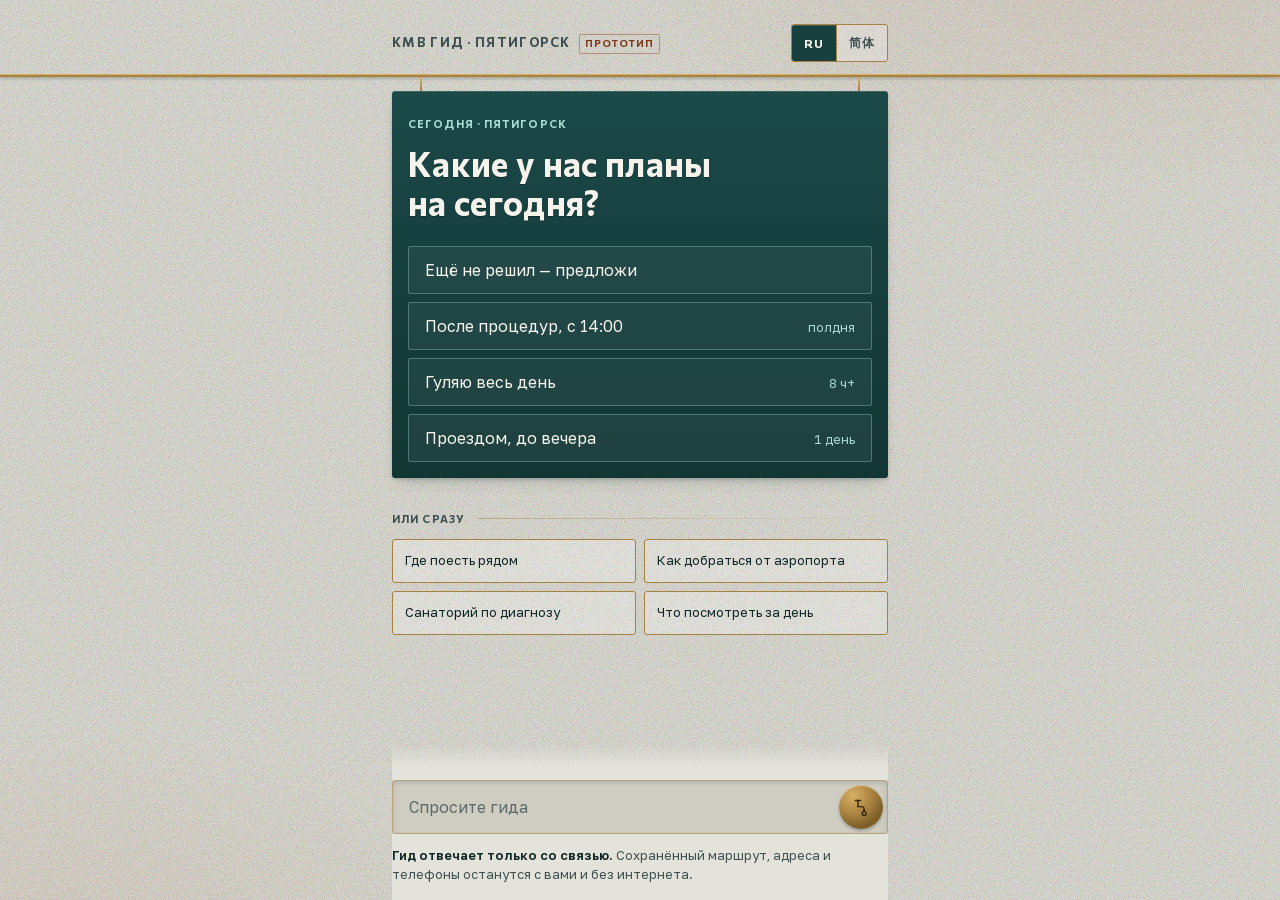
==== web/index.html @ 5b48740c "Обновление 2026-07-29 20:27" ====
<!doctype html>
<!--
  НАПРАВЛЕНИЕ · КМВ Гид · чат-гид (Пятигорск, MVP)

  THESIS: гид выдаёт отмеренную порцию с честным паспортом, а не ленту текста. Отказ и от
  пузырей мессенджера с аватаркой бота, и от портальной сетки муниципального гида.
  OWN-WORLD: питьевая галерея. Светлый травертин как плоскость, тёмная эмаль табличек как
  объекты, латунь линеек и кранов как конструкция, бирюза провальской воды — только «живое
  сейчас», ржавая охра железистого налёта — «требует внимания». Табличка — единственный контейнер.
  STORY: человек между процедурами спрашивает, что делать сегодня; получает порядок дня по
  времени и места с часами, адресом и телефоном; доводит заявку на столик до отправки партнёру.
  FIRST VIEWPORT: полноширинная латунная стойка под шапкой, на двух крючках висит большая
  эмалевая табличка с вопросом «Какие у нас планы на сегодня?» и четырьмя ответами; ниже по камню
  четыре быстрых захода; внизу кран-ввод и честная строка про границу офлайна.
  FORM: мир «Бювет» — третий в собственном списке, назначен жребием (ключ b7b6e4dd); выдачи
  висят на вертикальной оси (композиция Б), первый экран — большая табличка (композиция В).
-->
<html lang="ru">
<head>
<meta charset="utf-8">
<meta name="viewport" content="width=device-width, initial-scale=1, viewport-fit=cover">
<meta name="description" content="Гид по Пятигорску: маршрут на сегодня, места с часами и телефоном, заявка на столик.">
<meta name="theme-color" content="#E4E3DB">
<title>КМВ Гид · Пятигорск</title>
<link rel="icon" href="data:image/svg+xml,%3Csvg xmlns='http://www.w3.org/2000/svg' viewBox='0 0 32 32'%3E%3Crect width='32' height='32' rx='3' fill='%2317403F'/%3E%3Cpath d='M10 8h7M12.5 8v8M12.5 16h5a4 4 0 0 1 4 4v2' stroke='%23D8B064' stroke-width='2.2' fill='none' stroke-linecap='round'/%3E%3Ccircle cx='21.5' cy='26' r='2.6' fill='%232E9B8F'/%3E%3C/svg%3E">
<link rel="stylesheet" href="app.css">
</head>
<body>

<div class="stage">

  <header class="top">
    <div class="brand">
      <span class="wordmark" data-i18n="wordmark">КМВ Гид · Пятигорск</span>
      <span class="proto" data-i18n="proto" title="Гид ещё не подключён к настоящей базе знаний">Прототип</span>
    </div>
    <div class="lang" role="group" aria-label="Язык / 语言">
      <button type="button" data-lang="ru" aria-pressed="true">RU</button>
      <button type="button" data-lang="zh" aria-pressed="false" lang="zh-Hans">简体</button>
    </div>
  </header>

  <p class="offline" role="status">
    <span data-i18n="offlineBanner">Связи нет. Гид отвечать не может, но адреса, телефоны и часы уже загруженных мест на экране остаются.</span>
  </p>

  <main class="feed" id="feed"></main>

  <div class="tap">
    <form class="tap__row" id="askForm" autocomplete="off">
      <input class="tap__input" id="askInput" type="text" data-i18n-placeholder="askPlaceholder"
             placeholder="Спросите гида" aria-label="Спросите гида">
      <button class="tap__go" type="submit" data-i18n-label="send" aria-label="Отправить">
        <svg viewBox="0 0 24 24" width="21" height="21" fill="none" stroke="currentColor"
             stroke-width="1.7" stroke-linecap="round" stroke-linejoin="round" aria-hidden="true">
          <path d="M5 4h6M8 4v7"/>
          <path d="M8 11h4a3 3 0 0 1 3 3v1.5"/>
          <path d="M15 21c-1.3 0-2.2-1-2.2-2.2 0-1.3 2.2-3.3 2.2-3.3s2.2 2 2.2 3.3C17.2 20 16.3 21 15 21z"/>
        </svg>
      </button>
    </form>
    <p class="honest" data-i18n-html="honest">
      <b>Гид отвечает только со связью.</b> Сохранённый маршрут, адреса и телефоны останутся с вами и без интернета.
    </p>
  </div>

</div>

<div class="sheet" id="sheet" role="dialog" aria-modal="true" aria-labelledby="sheetTitle" tabindex="-1">
  <div class="sheet__inner" id="sheetInner"></div>
</div>

<script src="app.js"></script>
</body>
</html>
---- web/app.css ----
/* КМВ Гид — визуальный мир «Бювет». Токены и правила — в DESIGN.md в корне репозитория. */

/* Шрифты лежат локально: сцена — слабая мобильная связь, внешний CDN здесь лишний
   риск. Кириллица и латиница подмножествами, китайский берётся системный и не грузится. */

@font-face {
  font-family: "Commissioner";
  font-style: normal;
  font-weight: 600;
  font-display: swap;
  src: url("fonts/commissioner-600-cyrillic-ext.woff2") format("woff2");
  unicode-range: U+0460-052F, U+1C80-1C8A, U+20B4, U+2DE0-2DFF, U+A640-A69F, U+FE2E-FE2F;
}

@font-face {
  font-family: "Commissioner";
  font-style: normal;
  font-weight: 600;
  font-display: swap;
  src: url("fonts/commissioner-600-cyrillic.woff2") format("woff2");
  unicode-range: U+0301, U+0400-045F, U+0490-0491, U+04B0-04B1, U+2116;
}

@font-face {
  font-family: "Commissioner";
  font-style: normal;
  font-weight: 600;
  font-display: swap;
  src: url("fonts/commissioner-600-latin-ext.woff2") format("woff2");
  unicode-range: U+0100-02BA, U+02BD-02C5, U+02C7-02CC, U+02CE-02D7, U+02DD-02FF, U+0304, U+0308, U+0329, U+1D00-1DBF, U+1E00-1E9F, U+1EF2-1EFF, U+2020, U+20A0-20AB, U+20AD-20C0, U+2113, U+2C60-2C7F, U+A720-A7FF;
}

@font-face {
  font-family: "Commissioner";
  font-style: normal;
  font-weight: 600;
  font-display: swap;
  src: url("fonts/commissioner-600-latin.woff2") format("woff2");
  unicode-range: U+0000-00FF, U+0131, U+0152-0153, U+02BB-02BC, U+02C6, U+02DA, U+02DC, U+0304, U+0308, U+0329, U+2000-206F, U+20AC, U+2122, U+2191, U+2193, U+2212, U+2215, U+FEFF, U+FFFD;
}

@font-face {
  font-family: "Commissioner";
  font-style: normal;
  font-weight: 700;
  font-display: swap;
  src: url("fonts/commissioner-700-cyrillic-ext.woff2") format("woff2");
  unicode-range: U+0460-052F, U+1C80-1C8A, U+20B4, U+2DE0-2DFF, U+A640-A69F, U+FE2E-FE2F;
}

@font-face {
  font-family: "Commissioner";
  font-style: normal;
  font-weight: 700;
  font-display: swap;
  src: url("fonts/commissioner-700-cyrillic.woff2") format("woff2");
  unicode-range: U+0301, U+0400-045F, U+0490-0491, U+04B0-04B1, U+2116;
}

@font-face {
  font-family: "Commissioner";
  font-style: normal;
  font-weight: 700;
  font-display: swap;
  src: url("fonts/commissioner-700-latin-ext.woff2") format("woff2");
  unicode-range: U+0100-02BA, U+02BD-02C5, U+02C7-02CC, U+02CE-02D7, U+02DD-02FF, U+0304, U+0308, U+0329, U+1D00-1DBF, U+1E00-1E9F, U+1EF2-1EFF, U+2020, U+20A0-20AB, U+20AD-20C0, U+2113, U+2C60-2C7F, U+A720-A7FF;
}

@font-face {
  font-family: "Commissioner";
  font-style: normal;
  font-weight: 700;
  font-display: swap;
  src: url("fonts/commissioner-700-latin.woff2") format("woff2");
  unicode-range: U+0000-00FF, U+0131, U+0152-0153, U+02BB-02BC, U+02C6, U+02DA, U+02DC, U+0304, U+0308, U+0329, U+2000-206F, U+20AC, U+2122, U+2191, U+2193, U+2212, U+2215, U+FEFF, U+FFFD;
}

@font-face {
  font-family: "Golos Text";
  font-style: normal;
  font-weight: 400;
  font-display: swap;
  src: url("fonts/golos-text-400-cyrillic-ext.woff2") format("woff2");
  unicode-range: U+0460-052F, U+1C80-1C8A, U+20B4, U+2DE0-2DFF, U+A640-A69F, U+FE2E-FE2F;
}

@font-face {
  font-family: "Golos Text";
  font-style: normal;
  font-weight: 400;
  font-display: swap;
  src: url("fonts/golos-text-400-cyrillic.woff2") format("woff2");
  unicode-range: U+0301, U+0400-045F, U+0490-0491, U+04B0-04B1, U+2116;
}

@font-face {
  font-family: "Golos Text";
  font-style: normal;
  font-weight: 400;
  font-display: swap;
  src: url("fonts/golos-text-400-latin-ext.woff2") format("woff2");
  unicode-range: U+0100-02BA, U+02BD-02C5, U+02C7-02CC, U+02CE-02D7, U+02DD-02FF, U+0304, U+0308, U+0329, U+1D00-1DBF, U+1E00-1E9F, U+1EF2-1EFF, U+2020, U+20A0-20AB, U+20AD-20C0, U+2113, U+2C60-2C7F, U+A720-A7FF;
}

@font-face {
  font-family: "Golos Text";
  font-style: normal;
  font-weight: 400;
  font-display: swap;
  src: url("fonts/golos-text-400-latin.woff2") format("woff2");
  unicode-range: U+0000-00FF, U+0131, U+0152-0153, U+02BB-02BC, U+02C6, U+02DA, U+02DC, U+0304, U+0308, U+0329, U+2000-206F, U+20AC, U+2122, U+2191, U+2193, U+2212, U+2215, U+FEFF, U+FFFD;
}

@font-face {
  font-family: "Golos Text";
  font-style: normal;
  font-weight: 500;
  font-display: swap;
  src: url("fonts/golos-text-500-cyrillic-ext.woff2") format("woff2");
  unicode-range: U+0460-052F, U+1C80-1C8A, U+20B4, U+2DE0-2DFF, U+A640-A69F, U+FE2E-FE2F;
}

@font-face {
  font-family: "Golos Text";
  font-style: normal;
  font-weight: 500;
  font-display: swap;
  src: url("fonts/golos-text-500-cyrillic.woff2") format("woff2");
  unicode-range: U+0301, U+0400-045F, U+0490-0491, U+04B0-04B1, U+2116;
}

@font-face {
  font-family: "Golos Text";
  font-style: normal;
  font-weight: 500;
  font-display: swap;
  src: url("fonts/golos-text-500-latin-ext.woff2") format("woff2");
  unicode-range: U+0100-02BA, U+02BD-02C5, U+02C7-02CC, U+02CE-02D7, U+02DD-02FF, U+0304, U+0308, U+0329, U+1D00-1DBF, U+1E00-1E9F, U+1EF2-1EFF, U+2020, U+20A0-20AB, U+20AD-20C0, U+2113, U+2C60-2C7F, U+A720-A7FF;
}

@font-face {
  font-family: "Golos Text";
  font-style: normal;
  font-weight: 500;
  font-display: swap;
  src: url("fonts/golos-text-500-latin.woff2") format("woff2");
  unicode-range: U+0000-00FF, U+0131, U+0152-0153, U+02BB-02BC, U+02C6, U+02DA, U+02DC, U+0304, U+0308, U+0329, U+2000-206F, U+20AC, U+2122, U+2191, U+2193, U+2212, U+2215, U+FEFF, U+FFFD;
}

@font-face {
  font-family: "Golos Text";
  font-style: normal;
  font-weight: 600;
  font-display: swap;
  src: url("fonts/golos-text-600-cyrillic-ext.woff2") format("woff2");
  unicode-range: U+0460-052F, U+1C80-1C8A, U+20B4, U+2DE0-2DFF, U+A640-A69F, U+FE2E-FE2F;
}

@font-face {
  font-family: "Golos Text";
  font-style: normal;
  font-weight: 600;
  font-display: swap;
  src: url("fonts/golos-text-600-cyrillic.woff2") format("woff2");
  unicode-range: U+0301, U+0400-045F, U+0490-0491, U+04B0-04B1, U+2116;
}

@font-face {
  font-family: "Golos Text";
  font-style: normal;
  font-weight: 600;
  font-display: swap;
  src: url("fonts/golos-text-600-latin-ext.woff2") format("woff2");
  unicode-range: U+0100-02BA, U+02BD-02C5, U+02C7-02CC, U+02CE-02D7, U+02DD-02FF, U+0304, U+0308, U+0329, U+1D00-1DBF, U+1E00-1E9F, U+1EF2-1EFF, U+2020, U+20A0-20AB, U+20AD-20C0, U+2113, U+2C60-2C7F, U+A720-A7FF;
}

@font-face {
  font-family: "Golos Text";
  font-style: normal;
  font-weight: 600;
  font-display: swap;
  src: url("fonts/golos-text-600-latin.woff2") format("woff2");
  unicode-range: U+0000-00FF, U+0131, U+0152-0153, U+02BB-02BC, U+02C6, U+02DA, U+02DC, U+0304, U+0308, U+0329, U+2000-206F, U+20AC, U+2122, U+2191, U+2193, U+2212, U+2215, U+FEFF, U+FFFD;
}

:root {
  --stone: #E4E3DB;
  --stone-deep: #CFCCC2;
  --stone-shadow: #A8A499;
  --ink: #0E2624;
  --ink-muted: #3E5150;

  --enamel: #17403F;
  --enamel-lit: #1B4A49;
  --enamel-dark: #123634;
  --engraved: #F5F3EC;

  --brass: #A8813F;
  --brass-lit: #D8B064;

  --water: #2E9B8F;
  --water-deep: #17605A;
  --water-pale: #A9D9D1;
  --rust: #A64B22;
  --rust-deep: #7E3818;

  --s1: 4px;  --s2: 8px;  --s3: 12px;
  --s4: 16px; --s6: 24px; --s8: 32px; --s12: 48px;

  --radius: 3px;
  --radius-in: 2px;

  --shade-plate: 0 2px 3px rgba(14,38,36,.16), 0 8px 16px -8px rgba(14,38,36,.24);
  --shade-lift:  0 4px 6px rgba(14,38,36,.18), 0 16px 28px -10px rgba(14,38,36,.28);
  --shade-sunk:  inset 0 2px 4px rgba(14,38,36,.14);
  --edge-enamel: inset 0 1px 0 rgba(255,255,255,.16);

  --ease: cubic-bezier(.16,.84,.34,1);

  --cjk: "PingFang SC", "Hiragino Sans GB", "Microsoft YaHei", "Noto Sans SC";
  --display: "Commissioner", "Golos Text", system-ui, sans-serif;
  --body: "Golos Text", system-ui, sans-serif;
}

* { box-sizing: border-box; }
html { -webkit-text-size-adjust: 100%; }

body {
  margin: 0;
  overflow-x: hidden; /* полноширинная стойка не должна давать горизонтальную прокрутку */
  min-height: 100dvh;
  font-family: var(--body), var(--cjk);
  font-size: 16px;
  line-height: 1.55;
  color: var(--ink);
  background-color: var(--stone);
  -webkit-font-smoothing: antialiased;
}

/* Травертин: зерно плюс горизонтальные прожилки камня. */
body::before {
  content: "";
  position: fixed;
  inset: 0;
  pointer-events: none;
  z-index: 0;
  background-image:
    url("data:image/svg+xml,%3Csvg xmlns='http://www.w3.org/2000/svg' width='160' height='160'%3E%3Cfilter id='n'%3E%3CfeTurbulence type='fractalNoise' baseFrequency='0.85' numOctaves='4'/%3E%3C/filter%3E%3Crect width='160' height='160' filter='url(%23n)'/%3E%3C/svg%3E"),
    repeating-linear-gradient(178deg, rgba(14,38,36,.032) 0 1px, transparent 1px 6px),
    repeating-linear-gradient(181deg, rgba(166,75,34,.022) 0 1px, transparent 1px 23px);
  opacity: .62;
  mix-blend-mode: multiply;
}

/* Железистый налёт: вода натекала сверху справа и снизу слева. */
body::after {
  content: "";
  position: fixed;
  inset: 0;
  pointer-events: none;
  z-index: 0;
  background:
    radial-gradient(60% 40% at 88% -6%, rgba(166,75,34,.09), transparent 70%),
    radial-gradient(50% 34% at 4% 104%, rgba(166,75,34,.07), transparent 72%);
}

.stage {
  position: relative;
  z-index: 1;
  display: flex;
  flex-direction: column;
  min-height: 100dvh;
  max-width: 34rem;
  margin: 0 auto;
  padding: 0 var(--s4);
}

:focus-visible { outline: 2px solid var(--water-deep); outline-offset: 3px; }

/* ── Шапка ─────────────────────────────────────────────── */

.top {
  display: flex;
  align-items: center;
  justify-content: space-between;
  gap: var(--s3);
  padding: var(--s6) 0 var(--s3);
}

.brand { display: flex; align-items: baseline; gap: var(--s2); flex-wrap: wrap; }

.wordmark {
  font-family: var(--display);
  font-weight: 700;
  font-size: .8125rem;
  letter-spacing: .1em;
  text-transform: uppercase;
  color: var(--ink-muted);
}

/* Честная метка: гид пока не подключён к настоящей базе. Убрать одной строкой. */
.proto {
  font-family: var(--display);
  font-weight: 700;
  font-size: .625rem;
  letter-spacing: .1em;
  text-transform: uppercase;
  color: var(--rust-deep);
  border: 1px solid rgba(166,75,34,.5);
  border-radius: var(--radius-in);
  padding: 1px 5px;
}

.lang { display: flex; border: 1px solid var(--brass); border-radius: var(--radius); overflow: hidden; background: rgba(255,255,255,.24); }
.lang button {
  appearance: none; border: 0; margin: 0;
  padding: 7px 12px; min-height: 36px; min-width: 44px;
  background: transparent;
  font-family: var(--display), var(--cjk);
  font-size: .75rem; font-weight: 700; letter-spacing: .08em;
  color: var(--ink-muted); cursor: pointer;
  transition: background .18s var(--ease), color .18s var(--ease);
}
.lang button + button { border-left: 1px solid var(--brass); }
.lang button { white-space: nowrap; }
.lang button[aria-pressed="true"] { background: var(--enamel); color: var(--engraved); box-shadow: var(--edge-enamel); }

/* ── Полоса «нет связи» ────────────────────────────────── */

.offline {
  display: none;
  align-items: flex-start;
  gap: var(--s2);
  margin-bottom: var(--s3);
  padding: var(--s3);
  border: 1px solid rgba(166,75,34,.55);
  border-radius: var(--radius);
  background: rgba(166,75,34,.10);
  color: var(--rust-deep);
  font-size: .875rem;
  line-height: 1.4;
}
body.is-offline .offline { display: flex; }

/* ── Лента ─────────────────────────────────────────────── */

.feed { flex: 1; padding-bottom: var(--s6); }

.turn { margin-bottom: var(--s8); }

/* Вывод одной строкой — то, что гид говорит перед выдачей. */
.turn__lead {
  margin: 0 0 var(--s4);
  font-family: var(--display), var(--cjk);
  font-weight: 600;
  font-size: 1.0625rem;
  line-height: 1.35;
  text-wrap: pretty;
}
.turn__lead b { font-weight: 700; color: var(--water-deep); }

/* Реплика человека — гравировка по камню, не пузырь. */
.said {
  display: flex;
  justify-content: flex-end;
  margin: 0 0 var(--s4);
}
.said span {
  max-width: 82%;
  padding: var(--s2) var(--s3);
  border-right: 2px solid var(--brass);
  font-size: .9375rem;
  color: var(--ink-muted);
  text-align: right;
}

/* ── Стойка: латунная ось с отводами ───────────────────── */

.gallery { display: grid; grid-template-columns: 22px 1fr; }

.gallery__rail {
  position: relative;
  justify-self: center;
  width: 3px;
  background: linear-gradient(90deg, var(--brass-lit) 0 1px, var(--brass) 1px 3px);
  box-shadow: 1px 0 2px rgba(14,38,36,.22);
  transform-origin: top center;
}
.gallery__rail::before {
  content: "";
  position: absolute;
  top: -5px; left: -3.5px;
  width: 10px; height: 10px;
  border-radius: 50%;
  background: radial-gradient(64% 64% at 34% 28%, var(--brass-lit), var(--brass) 70%, #7E5F2A);
  box-shadow: 0 1px 2px rgba(14,38,36,.3);
}
/* Вода в стойке — идёт, пока гид думает. */
.gallery__rail::after {
  content: "";
  position: absolute;
  inset: 0;
  background: var(--water);
  opacity: 0;
}
.gallery.is-pouring .gallery__rail::after { animation: pour 1.1s var(--ease) infinite; }

@keyframes pour {
  0%   { opacity: 0; clip-path: inset(0 0 100% 0); }
  35%  { opacity: .9; }
  100% { opacity: 0; clip-path: inset(0 0 0 0); }
}

.gallery__plates {
  display: flex;
  flex-direction: column;
  gap: var(--s3);
  padding: var(--s1) 0 var(--s2) var(--s4);
  min-width: 0;
}

/* ── Табличка ──────────────────────────────────────────── */

.plate {
  position: relative;
  display: block;
  width: 100%;
  min-width: 0;
  text-align: left;
  border: 0;
  border-radius: var(--radius);
  padding: var(--s3) var(--s4);
  background: linear-gradient(180deg, var(--enamel-lit), var(--enamel) 42%, var(--enamel-dark));
  color: var(--engraved);
  box-shadow: var(--shade-plate), var(--edge-enamel);
  font-family: var(--body), var(--cjk);
  font-size: 1rem;
}

/* Отвод от оси к табличке. */
.gallery__plates > .plate::before,
.gallery__plates > .type-row::before {
  content: "";
  position: absolute;
  top: 20px;
  left: calc(var(--s4) * -1);
  width: var(--s4);
  height: 2px;
  background: linear-gradient(180deg, var(--brass-lit) 0 1px, var(--brass) 1px 2px);
}

button.plate, a.plate { cursor: pointer; transition: transform .22s var(--ease), box-shadow .22s var(--ease); text-decoration: none; }
button.plate:hover, a.plate:hover { transform: translateY(-2px); box-shadow: var(--shade-lift), var(--edge-enamel); }
button.plate:active, a.plate:active { transform: translateY(0); box-shadow: var(--shade-plate), var(--edge-enamel); }

.plate__label {
  display: block;
  font-family: var(--display), var(--cjk);
  font-size: .6875rem; font-weight: 700;
  letter-spacing: .1em; text-transform: uppercase;
  color: var(--water-pale);
  margin-bottom: var(--s1);
}

.plate__title {
  margin: 0;
  font-family: var(--display), var(--cjk);
  font-weight: 700;
  font-size: 1.0625rem;
  line-height: 1.25;
  text-shadow: 0 1px 0 rgba(0,0,0,.34);
}

.plate__meta { margin: var(--s1) 0 0; font-size: .8125rem; color: rgba(245,243,236,.74); }

.plate__body { margin: var(--s2) 0 0; font-size: .9375rem; color: rgba(245,243,236,.86); }

/* Строка данных: часы, расстояние, телефон. */
.plate__data {
  display: flex; flex-wrap: wrap; align-items: center;
  gap: var(--s1) var(--s3);
  margin-top: var(--s3);
  padding-top: var(--s2);
  border-top: 1px solid rgba(169,217,209,.24);
  font-size: .8125rem;
}
.plate__data dt {
  font-family: var(--display), var(--cjk);
  font-size: .625rem; font-weight: 700;
  letter-spacing: .1em; text-transform: uppercase;
  color: rgba(169,217,209,.8);
  margin-right: var(--s1);
}
.plate__data dd { margin: 0; font-variant-numeric: tabular-nums; color: var(--engraved); }
.plate__data .pair { display: flex; align-items: baseline; }

.measure { font-variant-numeric: tabular-nums; font-weight: 500; }

/* Состояние заведения — материал эмали, а не значок поверх. */
.state {
  display: inline-flex; align-items: center; gap: 6px;
  font-family: var(--display), var(--cjk);
  font-size: .6875rem; font-weight: 700;
  letter-spacing: .06em; text-transform: uppercase;
}
.state::before { content: ""; width: 7px; height: 7px; border-radius: 50%; background: currentColor; }

.plate.is-open .state { color: var(--water-pale); }

.plate.is-closing { background: linear-gradient(180deg, var(--enamel-lit), var(--enamel) 42%, var(--enamel-dark)); }
.plate.is-closing .state { color: #F0B48C; }
/* Охряная полоса налёта по нижнему краю — «пора выходить». */
.plate.is-closing::after {
  content: "";
  position: absolute; left: 0; right: 0; bottom: 0;
  height: 3px;
  border-radius: 0 0 var(--radius) var(--radius);
  background: linear-gradient(90deg, var(--rust), #C97A4E);
}

/* Закрыто: эмаль гаснет до матового камня, телефон продолжает работать. */
.plate.is-closed {
  background: var(--stone-shadow);
  color: var(--ink);
  box-shadow: var(--shade-plate);
}
.plate.is-closed .plate__label { color: var(--ink-muted); }
.plate.is-closed .plate__title { text-shadow: none; }
.plate.is-closed .plate__meta,
.plate.is-closed .plate__body { color: #2C3A38; }
.plate.is-closed .plate__data { border-top-color: rgba(14,38,36,.22); }
.plate.is-closed .plate__data dt { color: #33413F; }
.plate.is-closed .plate__data dd { color: var(--ink); }
.plate.is-closed .state { color: #33413F; }

.plate.is-unknown .state { color: rgba(245,243,236,.72); }

/* Действия внутри таблички. */
.plate__acts { display: flex; flex-wrap: wrap; gap: var(--s2); margin-top: var(--s3); }

.act {
  appearance: none;
  display: inline-flex; align-items: center; gap: 6px;
  min-height: 40px;
  padding: 8px 14px;
  border: 1px solid rgba(169,217,209,.42);
  border-radius: var(--radius-in);
  background: rgba(255,255,255,.06);
  color: var(--engraved);
  font-family: var(--body), var(--cjk);
  font-size: .875rem;
  text-decoration: none;
  cursor: pointer;
  transition: background .18s var(--ease), border-color .18s var(--ease);
}
.act:hover { background: rgba(169,217,209,.16); border-color: var(--water); }
.act--primary { background: var(--water-deep); border-color: var(--water); font-weight: 500; }
.act--primary:hover { background: var(--water); }
.plate.is-closed .act { border-color: rgba(14,38,36,.3); background: rgba(255,255,255,.34); color: var(--ink); }
.plate.is-closed .act:hover { background: rgba(255,255,255,.62); }

/* ── Большая табличка-вопрос (первый экран) ────────────── */

/* Стойка во всю ширину экрана: она длиннее, чем то, что на ней висит. */
.rail-full {
  height: 3px;
  border: 0;
  width: 100vw;
  margin: 0 0 0 calc(50% - 50vw);
  background: linear-gradient(180deg, var(--brass-lit) 0 1px, var(--brass) 1px 3px);
  box-shadow: 0 2px 3px rgba(14,38,36,.22);
}

/* Крючки ровно достают до стойки — отступ равен их высоте. */
.opening { position: relative; margin: 14px 0 0; }

.opening__hooks { position: absolute; top: -14px; left: 0; right: 0; height: 14px; }
.opening__hooks span {
  position: absolute; top: 0; width: 2px; height: 14px;
  background: linear-gradient(180deg, var(--brass-lit), var(--brass));
}
.opening__hooks span:first-child { left: 28px; }
.opening__hooks span:last-child { right: 28px; }

.opening .plate { padding: var(--s6) var(--s4) var(--s4); }

.opening__q {
  margin: var(--s3) 0 var(--s6);
  font-family: var(--display), var(--cjk);
  font-weight: 700;
  font-size: clamp(1.625rem, 6.4vw, 2.125rem);
  line-height: 1.14;
  letter-spacing: .01em;
  text-shadow: 0 1px 0 rgba(0,0,0,.34);
  text-wrap: balance;
}

.answers { display: grid; gap: var(--s2); }

.answer {
  display: flex; align-items: baseline; justify-content: space-between; gap: var(--s3);
  width: 100%; text-align: left;
  min-height: 48px;
  padding: 13px var(--s4);
  border: 1px solid rgba(169,217,209,.34);
  border-radius: var(--radius-in);
  background: rgba(255,255,255,.05);
  color: var(--engraved);
  font-family: var(--body), var(--cjk);
  font-size: 1rem;
  cursor: pointer;
  transition: background .2s var(--ease), border-color .2s var(--ease);
}
.answer:hover { background: rgba(169,217,209,.14); border-color: var(--water); }
.answer span { color: var(--water-pale); font-size: .8125rem; font-variant-numeric: tabular-nums; white-space: nowrap; }

/* ── Второстепенные заходы по камню ────────────────────── */

.aside { margin: var(--s8) 0 0; }

.rule {
  display: flex; align-items: center; gap: var(--s3);
  font-family: var(--display), var(--cjk);
  font-size: .6875rem; font-weight: 700;
  letter-spacing: .1em; text-transform: uppercase;
  color: var(--ink-muted);
  margin: 0 0 var(--s3);
}
.rule::after { content: ""; flex: 1; height: 1px; background: linear-gradient(90deg, rgba(168,129,63,.5), transparent); }

.tags { display: grid; grid-template-columns: 1fr 1fr; gap: var(--s2); }

.tag {
  border: 1px solid var(--brass);
  background: rgba(255,255,255,.26);
  border-radius: var(--radius);
  padding: 9px 12px;
  min-height: 44px;
  text-align: left;
  font-family: var(--body), var(--cjk);
  font-size: .8125rem;
  line-height: 1.3;
  color: var(--ink);
  cursor: pointer;
  transition: background .18s var(--ease), border-color .18s var(--ease);
}
.tag:hover { background: rgba(255,255,255,.62); border-color: var(--water-deep); }

/* Типы еды — тот же ряд кранов, только мельче. */
.type-row { position: relative; display: flex; flex-wrap: wrap; gap: var(--s2); }
.type {
  border: 1px solid var(--brass);
  background: rgba(255,255,255,.3);
  border-radius: var(--radius);
  padding: 10px 14px;
  min-height: 44px;
  font-family: var(--display), var(--cjk);
  font-size: .8125rem; font-weight: 700;
  letter-spacing: .04em;
  color: var(--ink);
  cursor: pointer;
  transition: background .18s var(--ease), border-color .18s var(--ease), color .18s var(--ease);
}
.type:hover { background: var(--enamel); border-color: var(--enamel); color: var(--engraved); }
.type--now { border-color: var(--water-deep); box-shadow: inset 0 -2px 0 var(--water); }

/* ── Честная заметка по камню ──────────────────────────── */

.note {
  position: relative;
  border-left: 0;
  padding: var(--s3) var(--s4);
  border: 1px dashed rgba(62,81,80,.45);
  border-radius: var(--radius);
  background: rgba(255,255,255,.22);
  font-size: .9375rem;
  line-height: 1.5;
  color: var(--ink-muted);
}
.note b { color: var(--ink); font-weight: 600; }
.note .rule { margin-bottom: var(--s2); }

/* ── Кран: поле ввода ──────────────────────────────────── */

.tap {
  position: sticky; bottom: 0;
  z-index: 3;
  margin-top: auto;
  padding: var(--s3) 0 var(--s4);
  background: var(--stone);
}
.tap::before {
  content: "";
  position: absolute; left: 0; right: 0; bottom: 100%;
  height: var(--s6);
  background: linear-gradient(180deg, rgba(228,227,219,0), var(--stone));
  pointer-events: none;
}

.tap__row {
  display: flex; align-items: center; gap: var(--s2);
  background: var(--stone-deep);
  border: 1px solid rgba(168,129,63,.55);
  border-radius: var(--radius);
  box-shadow: var(--shade-sunk);
  padding: var(--s1) var(--s1) var(--s1) var(--s4);
}
.tap__row:focus-within { border-color: var(--water-deep); box-shadow: var(--shade-sunk), 0 0 0 2px rgba(46,155,143,.28); }

.tap__input {
  flex: 1; min-width: 0;
  border: 0; background: transparent;
  font-family: var(--body), var(--cjk);
  font-size: 1rem; color: var(--ink);
  padding: 12px 0;
}
.tap__input::placeholder { color: #5C6B69; }
.tap__input:focus { outline: none; }

.tap__go {
  flex: none; width: 44px; height: 44px;
  border: 0; border-radius: 50%;
  display: grid; place-items: center;
  color: #37270D;
  background: radial-gradient(72% 72% at 32% 24%, var(--brass-lit), var(--brass) 62%, #7E5F2A);
  box-shadow: 0 2px 3px rgba(14,38,36,.28), inset 0 1px 0 rgba(255,255,255,.4);
  cursor: pointer;
  transition: transform .2s var(--ease), box-shadow .2s var(--ease);
}
.tap__go:hover { transform: translateY(-1px); box-shadow: 0 4px 7px rgba(14,38,36,.3), inset 0 1px 0 rgba(255,255,255,.45); }
.tap__go:disabled { opacity: .5; cursor: default; transform: none; }

.honest { margin: var(--s3) 0 0; font-size: .8125rem; line-height: 1.45; color: var(--ink-muted); }
.honest b { font-weight: 600; color: var(--ink); }

/* ── Форма заявки ──────────────────────────────────────── */

.form { display: grid; gap: var(--s3); margin-top: var(--s3); }
.field { display: grid; gap: 5px; }
.field > span {
  font-family: var(--display), var(--cjk);
  font-size: .625rem; font-weight: 700;
  letter-spacing: .1em; text-transform: uppercase;
  color: rgba(169,217,209,.86);
}
.field input, .field select {
  width: 100%;
  min-height: 44px;
  padding: 10px var(--s3);
  border: 1px solid rgba(169,217,209,.42);
  border-radius: var(--radius-in);
  background: rgba(255,255,255,.07);
  color: var(--engraved);
  font-family: var(--body), var(--cjk);
  font-size: 1rem;
}
.field input::placeholder { color: rgba(245,243,236,.5); }
.field select option { color: var(--ink); }
.form__row { display: grid; grid-template-columns: 1fr 1fr; gap: var(--s3); }
.field-error { color: #F0B48C; font-size: .8125rem; }

/* ── Страница места ────────────────────────────────────── */

.sheet {
  position: fixed; inset: 0; z-index: 20;
  display: none;
  background: var(--stone);
  overflow-y: auto;
  overscroll-behavior: contain;
}
.sheet.is-open { display: block; }
.sheet__inner { position: relative; max-width: 34rem; margin: 0 auto; padding: 0 var(--s4) var(--s12); }

.sheet__bar {
  position: sticky; top: 0; z-index: 2;
  display: flex; align-items: center; justify-content: space-between; gap: var(--s3);
  padding: var(--s3) 0;
  background: var(--stone);
  border-bottom: 1px solid rgba(168,129,63,.4);
}
.back {
  appearance: none; border: 0; background: none;
  display: inline-flex; align-items: center; gap: var(--s2);
  min-height: 44px; padding: 0;
  font-family: var(--display), var(--cjk);
  font-size: .75rem; font-weight: 700; letter-spacing: .08em; text-transform: uppercase;
  color: var(--ink-muted); cursor: pointer;
}
.back:hover { color: var(--ink); }

.sheet__photo {
  width: 100%; height: auto;
  aspect-ratio: 4 / 3;
  object-fit: cover;
  border-radius: var(--radius);
  margin-top: var(--s4);
  background: var(--stone-deep);
  box-shadow: var(--shade-plate);
}
/* Фото нет — плоскость камня с гравировкой, а не серый прямоугольник. */
.sheet__nophoto {
  margin-top: var(--s4);
  padding: var(--s8) var(--s4);
  border: 1px solid rgba(168,129,63,.45);
  border-radius: var(--radius);
  background: var(--stone-deep);
  box-shadow: var(--shade-sunk);
  text-align: center;
  font-family: var(--display), var(--cjk);
  font-size: .6875rem; font-weight: 700; letter-spacing: .1em; text-transform: uppercase;
  color: var(--ink-muted);
}

.sheet__title {
  margin: var(--s6) 0 var(--s2);
  font-family: var(--display), var(--cjk);
  font-weight: 700;
  font-size: clamp(1.5rem, 5.6vw, 2rem);
  line-height: 1.14;
  text-wrap: balance;
}
.sheet__summary { margin: 0 0 var(--s6); font-size: 1.0625rem; max-width: 68ch; }

.sheet h3 {
  margin: var(--s8) 0 var(--s2);
  font-family: var(--display), var(--cjk);
  font-weight: 700; font-size: 1rem;
}
.sheet p { margin: 0 0 var(--s3); max-width: 68ch; }

.sheet__src { margin-top: var(--s8); font-size: .8125rem; color: var(--ink-muted); }

/* ── Появление выдачи: один поставленный момент ────────── */

@keyframes rail-drop { from { transform: scaleY(0); } to { transform: scaleY(1); } }
@keyframes plate-settle {
  from { opacity: 0; transform: translateY(-8px); box-shadow: 0 0 0 rgba(14,38,36,0); }
  to   { opacity: 1; transform: translateY(0); box-shadow: var(--shade-plate), var(--edge-enamel); }
}
@keyframes lead-in { from { opacity: 0; } to { opacity: 1; } }

.turn--fresh .gallery__rail { animation: rail-drop .42s var(--ease) both; }
.turn--fresh .turn__lead { animation: lead-in .3s var(--ease) both; }
.turn--fresh .gallery__plates > * {
  animation: plate-settle .44s var(--ease) both;
  animation-delay: calc(.22s + var(--i, 0) * .07s);
}

@media (prefers-reduced-motion: reduce) {
  *, *::before, *::after {
    animation-duration: .01ms !important;
    animation-delay: 0ms !important;
    transition-duration: .01ms !important;
  }
}

@media (min-width: 768px) {
  .stage { padding: 0 var(--s6); }
}
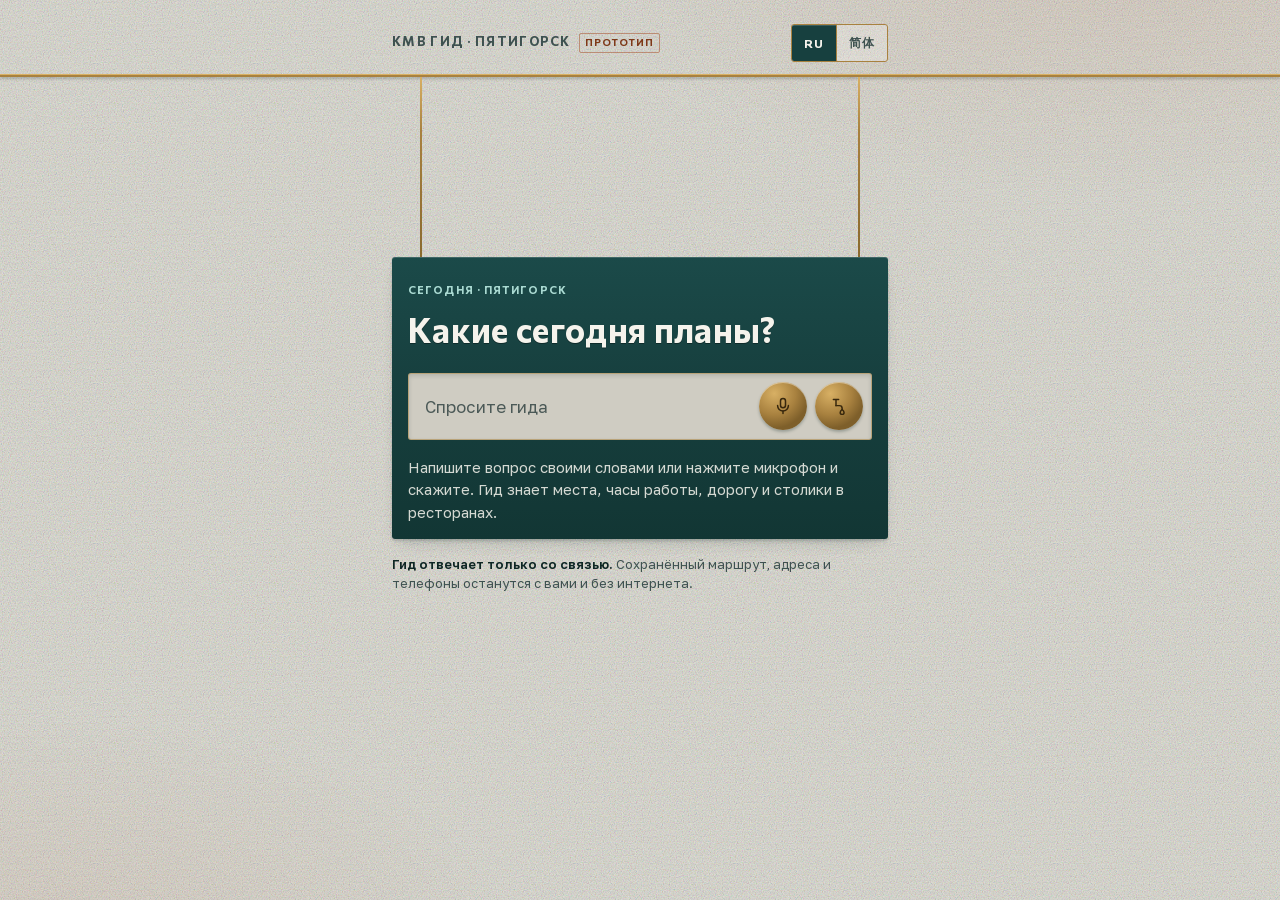
==== commit 8d481d6c: "правки DESIGN.md и web (app.css/app.js/index.html/README), удалены неиспользуемые comps" ====
--- a/web/index.html
+++ b/web/index.html
@@ -10,8 +10,10 @@
   STORY: человек между процедурами спрашивает, что делать сегодня; получает порядок дня по
   времени и места с часами, адресом и телефоном; доводит заявку на столик до отправки партнёру.
   FIRST VIEWPORT: полноширинная латунная стойка под шапкой, на двух крючках висит большая
-  эмалевая табличка с вопросом «Какие у нас планы на сегодня?» и четырьмя ответами; ниже по камню
-  четыре быстрых захода; внизу кран-ввод и честная строка про границу офлайна.
+  эмалевая табличка, и на ней — единственный объект экрана: широкое поле свободного вопроса
+  с двумя латунными кранами (голос и отправка). Плиток, семплов и образцов вопросов нет
+  намеренно: человек в Пятигорске хочет то, что хочет, а не то, что мы угадали и вынесли
+  на плитку (решение зафиксировано в CLAUDE.md).
   FORM: мир «Бювет» — третий в собственном списке, назначен жребием (ключ b7b6e4dd); выдачи
   висят на вертикальной оси (композиция Б), первый экран — большая табличка (композиция В).
 -->
@@ -21,17 +23,18 @@
 <meta name="viewport" content="width=device-width, initial-scale=1, viewport-fit=cover">
 <meta name="description" content="Гид по Пятигорску: маршрут на сегодня, места с часами и телефоном, заявка на столик.">
 <meta name="theme-color" content="#E4E3DB">
+<meta name="color-scheme" content="light">
 <title>КМВ Гид · Пятигорск</title>
 <link rel="icon" href="data:image/svg+xml,%3Csvg xmlns='http://www.w3.org/2000/svg' viewBox='0 0 32 32'%3E%3Crect width='32' height='32' rx='3' fill='%2317403F'/%3E%3Cpath d='M10 8h7M12.5 8v8M12.5 16h5a4 4 0 0 1 4 4v2' stroke='%23D8B064' stroke-width='2.2' fill='none' stroke-linecap='round'/%3E%3Ccircle cx='21.5' cy='26' r='2.6' fill='%232E9B8F'/%3E%3C/svg%3E">
 <link rel="stylesheet" href="app.css">
 </head>
-<body>
+<body class="is-start">
 
 <div class="stage">
 
   <header class="top">
     <div class="brand">
-      <span class="wordmark" data-i18n="wordmark">КМВ Гид · Пятигорск</span>
+      <h1 class="wordmark" data-i18n="wordmark">КМВ Гид · Пятигорск</h1>
       <span class="proto" data-i18n="proto" title="Гид ещё не подключён к настоящей базе знаний">Прототип</span>
     </div>
     <div class="lang" role="group" aria-label="Язык / 语言">
@@ -44,24 +47,58 @@
     <span data-i18n="offlineBanner">Связи нет. Гид отвечать не может, но адреса, телефоны и часы уже загруженных мест на экране остаются.</span>
   </p>
 
-  <main class="feed" id="feed"></main>
+  <!-- Стойка. Длиннее, чем то, что на ней висит, поэтому идёт во всю ширину экрана. -->
+  <hr class="rail-full" aria-hidden="true">
 
+  <main class="feed" id="feed" aria-live="polite" aria-relevant="additions text"></main>
+
+  <!-- Кран. На первом экране это большая эмалевая табличка на крючках и единственный
+       объект экрана; после первого вопроса та же разметка становится узкой строкой ввода
+       внизу. Один элемент в двух состояниях, а не два поля. -->
   <div class="tap">
-    <form class="tap__row" id="askForm" autocomplete="off">
-      <input class="tap__input" id="askInput" type="text" data-i18n-placeholder="askPlaceholder"
-             placeholder="Спросите гида" aria-label="Спросите гида">
-      <button class="tap__go" type="submit" data-i18n-label="send" aria-label="Отправить">
-        <svg viewBox="0 0 24 24" width="21" height="21" fill="none" stroke="currentColor"
-             stroke-width="1.7" stroke-linecap="round" stroke-linejoin="round" aria-hidden="true">
-          <path d="M5 4h6M8 4v7"/>
-          <path d="M8 11h4a3 3 0 0 1 3 3v1.5"/>
-          <path d="M15 21c-1.3 0-2.2-1-2.2-2.2 0-1.3 2.2-3.3 2.2-3.3s2.2 2 2.2 3.3C17.2 20 16.3 21 15 21z"/>
-        </svg>
-      </button>
-    </form>
+    <div class="tap__hooks" aria-hidden="true"><span></span><span></span></div>
+
+    <div class="tap__plate">
+      <span class="plate__label tap__label" data-i18n="openingLabel">Сегодня · Пятигорск</span>
+      <p class="tap__q" data-i18n="opening">Какие сегодня планы?</p>
+
+      <form class="tap__row" id="askForm" autocomplete="off">
+        <input class="tap__input" id="askInput" type="text" data-i18n-placeholder="askPlaceholder"
+               placeholder="Спросите гида" aria-label="Спросите гида"
+               enterkeyhint="send" autocapitalize="sentences">
+        <button class="tap__mic" id="askMic" type="button" hidden
+                data-i18n-label="voice" aria-label="Спросить голосом" aria-pressed="false">
+          <svg viewBox="0 0 24 24" width="20" height="20" fill="none" stroke="currentColor"
+               stroke-width="1.8" stroke-linecap="round" stroke-linejoin="round" aria-hidden="true">
+            <rect x="9" y="3" width="6" height="11" rx="3"/>
+            <path d="M5.5 11.5a6.5 6.5 0 0 0 13 0"/>
+            <path d="M12 18v3"/>
+          </svg>
+        </button>
+        <button class="tap__go" id="askGo" type="submit" data-i18n-label="send" aria-label="Отправить">
+          <svg viewBox="0 0 24 24" width="21" height="21" fill="none" stroke="currentColor"
+               stroke-width="1.7" stroke-linecap="round" stroke-linejoin="round" aria-hidden="true">
+            <path d="M5 4h6M8 4v7"/>
+            <path d="M8 11h4a3 3 0 0 1 3 3v1.5"/>
+            <path d="M15 21c-1.3 0-2.2-1-2.2-2.2 0-1.3 2.2-3.3 2.2-3.3s2.2 2 2.2 3.3C17.2 20 16.3 21 15 21z"/>
+          </svg>
+        </button>
+      </form>
+
+      <p class="tap__hint" id="askHint" role="status"></p>
+
+      <!-- Единственная подсказка на первом экране. Это не образцы вопросов и не плитки:
+           одна фраза называет оба способа ввода и области, в которых гид что-то знает.
+           Без неё пустое поле не читается людьми, которые видят такой интерфейс впервые. -->
+      <p class="tap__how" data-i18n="howto">Напишите вопрос своими словами или нажмите микрофон и скажите. Гид знает места, часы работы, дорогу и столики в ресторанах.</p>
+    </div>
+
     <p class="honest" data-i18n-html="honest">
       <b>Гид отвечает только со связью.</b> Сохранённый маршрут, адреса и телефоны останутся с вами и без интернета.
     </p>
+
+    <!-- Граница перевода проговаривается на первом экране, а не после первого разочарования. -->
+    <p class="langnote" id="langNote"></p>
   </div>
 
 </div>
--- a/web/app.css
+++ b/web/app.css
@@ -184,6 +184,8 @@
 }
 
 :root {
+  color-scheme: light; /* тёмной темы у продукта нет: сцена — солнечная улица днём */
+
   --stone: #E4E3DB;
   --stone-deep: #CFCCC2;
   --stone-shadow: #A8A499;
@@ -216,6 +218,10 @@
   --edge-enamel: inset 0 1px 0 rgba(255,255,255,.16);
 
   --ease: cubic-bezier(.16,.84,.34,1);
+
+  /* Кольцо фокуса меняет цвет вместе с поверхностью: на камне — тёмная вода,
+     на эмали — бледная. Одним цветом не обойтись: water-deep на эмали даёт 1.6:1. */
+  --focus: var(--water-deep);
 
   --cjk: "PingFang SC", "Hiragino Sans GB", "Microsoft YaHei", "Noto Sans SC";
   --display: "Commissioner", "Golos Text", system-ui, sans-serif;
@@ -237,8 +243,10 @@
   -webkit-font-smoothing: antialiased;
 }
 
-/* Травертин: зерно плюс горизонтальные прожилки камня. */
-body::before {
+/* Травертин: зерно плюс горизонтальные прожилки камня. Страница места лежит на том же
+   камне, что и лента, поэтому зерно обязано продолжаться и под ней. */
+body::before,
+.sheet::before {
   content: "";
   position: fixed;
   inset: 0;
@@ -251,6 +259,7 @@
   opacity: .62;
   mix-blend-mode: multiply;
 }
+.sheet::before { z-index: 0; }
 
 /* Железистый налёт: вода натекала сверху справа и снизу слева. */
 body::after {
@@ -275,7 +284,7 @@
   padding: 0 var(--s4);
 }
 
-:focus-visible { outline: 2px solid var(--water-deep); outline-offset: 3px; }
+:focus-visible { outline: 2px solid var(--focus); outline-offset: 3px; }
 
 /* ── Шапка ─────────────────────────────────────────────── */
 
@@ -287,16 +296,21 @@
   padding: var(--s6) 0 var(--s3);
 }
 
-.brand { display: flex; align-items: baseline; gap: var(--s2); flex-wrap: wrap; }
+.brand { display: flex; align-items: baseline; gap: var(--s2); flex-wrap: wrap; min-width: 0; }
 
 .wordmark {
-  font-family: var(--display);
+  margin: 0;
+  font-family: var(--display), var(--cjk);
   font-weight: 700;
   font-size: .8125rem;
+  line-height: 1.3;
   letter-spacing: .1em;
   text-transform: uppercase;
   color: var(--ink-muted);
-}
+  overflow-wrap: anywhere;
+}
+/* Китайская марка — иероглифы, а не гравировка: разрядка и прописные к ним не применяются. */
+:root[lang="zh-Hans"] .wordmark { letter-spacing: .02em; text-transform: none; }
 
 /* Честная метка: гид пока не подключён к настоящей базе. Убрать одной строкой. */
 .proto {
@@ -422,6 +436,7 @@
 /* ── Табличка ──────────────────────────────────────────── */
 
 .plate {
+  --focus: var(--water-pale); /* на эмали кольцо фокуса светлое, 7.4:1 */
   position: relative;
   display: block;
   width: 100%;
@@ -437,8 +452,10 @@
   font-size: 1rem;
 }
 
-/* Отвод от оси к табличке. */
+/* Отвод от оси к табличке. Всё, что висит на оси, крепится одинаково — заметка
+   по камню в том числе, иначе она читается как выпавшая из выдачи. */
 .gallery__plates > .plate::before,
+.gallery__plates > .note::before,
 .gallery__plates > .type-row::before {
   content: "";
   position: absolute;
@@ -469,6 +486,19 @@
   font-size: 1.0625rem;
   line-height: 1.25;
   text-shadow: 0 1px 0 rgba(0,0,0,.34);
+}
+
+/* Название места — кнопка, но выглядит как гравировка. Кнопочную оболочку снимаем
+   поштучно, а не через all:unset: тот заодно снимал и кольцо фокуса. */
+.plate__title--btn {
+  display: block;
+  width: 100%;
+  padding: 0;
+  border: 0;
+  background: none;
+  color: inherit;
+  text-align: left;
+  cursor: pointer;
 }
 
 .plate__meta { margin: var(--s1) 0 0; font-size: .8125rem; color: rgba(245,243,236,.74); }
@@ -520,30 +550,59 @@
 
 /* Закрыто: эмаль гаснет до матового камня, телефон продолжает работать. */
 .plate.is-closed {
+  --focus: var(--water-deep); /* погасшая эмаль — светлая поверхность, кольцо снова тёмное */
   background: var(--stone-shadow);
   color: var(--ink);
   box-shadow: var(--shade-plate);
 }
-.plate.is-closed .plate__label { color: var(--ink-muted); }
+.plate.is-closed .plate__label { color: #25332F; }
 .plate.is-closed .plate__title { text-shadow: none; }
 .plate.is-closed .plate__meta,
-.plate.is-closed .plate__body { color: #2C3A38; }
-.plate.is-closed .plate__data { border-top-color: rgba(14,38,36,.22); }
-.plate.is-closed .plate__data dt { color: #33413F; }
+.plate.is-closed .plate__body { color: #26332F; }
+.plate.is-closed .plate__data { border-top-color: rgba(14,38,36,.28); }
+.plate.is-closed .plate__data dt { color: #25332F; }
 .plate.is-closed .plate__data dd { color: var(--ink); }
-.plate.is-closed .state { color: #33413F; }
-
-.plate.is-unknown .state { color: rgba(245,243,236,.72); }
+.plate.is-closed .state { color: #25332F; }
+
+.plate.is-unknown .state { color: rgba(245,243,236,.78); }
+
+/* Заявка ждёт ответа партнёра. Это не «живое сейчас», поэтому бирюзы здесь нет:
+   ожидание держит латунь — она рисует и не говорит (правило воды, правило латуни). */
+.plate.is-await .plate__label { color: rgba(245,243,236,.8); }
+.plate.is-await::after {
+  content: "";
+  position: absolute; left: 0; right: 0; bottom: 0;
+  height: 3px;
+  border-radius: 0 0 var(--radius) var(--radius);
+  background: linear-gradient(90deg, var(--brass), var(--brass-lit));
+}
+/* Подтверждено — вот это «живое сейчас», и только оно красится водой. */
+.plate.is-live::after {
+  content: "";
+  position: absolute; left: 0; right: 0; bottom: 0;
+  height: 3px;
+  border-radius: 0 0 var(--radius) var(--radius);
+  background: linear-gradient(90deg, var(--water-deep), var(--water));
+}
 
 /* Действия внутри таблички. */
 .plate__acts { display: flex; flex-wrap: wrap; gap: var(--s2); margin-top: var(--s3); }
+
+/* Служебный блок прототипа: отделён пунктиром, чтобы его нельзя было спутать с
+   действиями заявки. В рабочей версии этого блока нет. */
+.plate__acts--proto {
+  border-top: 1px dashed rgba(169,217,209,.32);
+  padding-top: var(--s3);
+  margin-top: var(--s4);
+}
+.plate__label--wide { width: 100%; margin: 0; }
 
 .act {
   appearance: none;
   display: inline-flex; align-items: center; gap: 6px;
-  min-height: 40px;
-  padding: 8px 14px;
-  border: 1px solid rgba(169,217,209,.42);
+  min-height: 44px;
+  padding: 10px 14px;
+  border: 1px solid rgba(169,217,209,.58); /* граница — единственная граница кнопки, нужен контраст 3:1 */
   border-radius: var(--radius-in);
   background: rgba(255,255,255,.06);
   color: var(--engraved);
@@ -555,13 +614,16 @@
 }
 .act:hover { background: rgba(169,217,209,.16); border-color: var(--water); }
 .act--primary { background: var(--water-deep); border-color: var(--water); font-weight: 500; }
-.act--primary:hover { background: var(--water); }
-.plate.is-closed .act { border-color: rgba(14,38,36,.3); background: rgba(255,255,255,.34); color: var(--ink); }
-.plate.is-closed .act:hover { background: rgba(255,255,255,.62); }
-
-/* ── Большая табличка-вопрос (первый экран) ────────────── */
-
-/* Стойка во всю ширину экрана: она длиннее, чем то, что на ней висит. */
+.act--primary:hover { background: var(--water); color: #06201D; }
+.act[disabled] { opacity: .5; cursor: default; }
+.act[disabled]:hover { background: rgba(255,255,255,.06); border-color: rgba(169,217,209,.58); }
+.plate.is-closed .act { border-color: rgba(14,38,36,.45); background: rgba(255,255,255,.4); color: var(--ink); }
+.plate.is-closed .act:hover { background: rgba(255,255,255,.68); }
+
+/* ── Стойка первого экрана ─────────────────────────────── */
+
+/* Стойка во всю ширину экрана: она длиннее, чем то, что на ней висит. Живёт ровно
+   столько, сколько живёт первый экран, — дальше разговор идёт по вертикальным осям. */
 .rail-full {
   height: 3px;
   border: 0;
@@ -570,53 +632,9 @@
   background: linear-gradient(180deg, var(--brass-lit) 0 1px, var(--brass) 1px 3px);
   box-shadow: 0 2px 3px rgba(14,38,36,.22);
 }
-
-/* Крючки ровно достают до стойки — отступ равен их высоте. */
-.opening { position: relative; margin: 14px 0 0; }
-
-.opening__hooks { position: absolute; top: -14px; left: 0; right: 0; height: 14px; }
-.opening__hooks span {
-  position: absolute; top: 0; width: 2px; height: 14px;
-  background: linear-gradient(180deg, var(--brass-lit), var(--brass));
-}
-.opening__hooks span:first-child { left: 28px; }
-.opening__hooks span:last-child { right: 28px; }
-
-.opening .plate { padding: var(--s6) var(--s4) var(--s4); }
-
-.opening__q {
-  margin: var(--s3) 0 var(--s6);
-  font-family: var(--display), var(--cjk);
-  font-weight: 700;
-  font-size: clamp(1.625rem, 6.4vw, 2.125rem);
-  line-height: 1.14;
-  letter-spacing: .01em;
-  text-shadow: 0 1px 0 rgba(0,0,0,.34);
-  text-wrap: balance;
-}
-
-.answers { display: grid; gap: var(--s2); }
-
-.answer {
-  display: flex; align-items: baseline; justify-content: space-between; gap: var(--s3);
-  width: 100%; text-align: left;
-  min-height: 48px;
-  padding: 13px var(--s4);
-  border: 1px solid rgba(169,217,209,.34);
-  border-radius: var(--radius-in);
-  background: rgba(255,255,255,.05);
-  color: var(--engraved);
-  font-family: var(--body), var(--cjk);
-  font-size: 1rem;
-  cursor: pointer;
-  transition: background .2s var(--ease), border-color .2s var(--ease);
-}
-.answer:hover { background: rgba(169,217,209,.14); border-color: var(--water); }
-.answer span { color: var(--water-pale); font-size: .8125rem; font-variant-numeric: tabular-nums; white-space: nowrap; }
-
-/* ── Второстепенные заходы по камню ────────────────────── */
-
-.aside { margin: var(--s8) 0 0; }
+body:not(.is-start) .rail-full { display: none; }
+
+/* ── Разделительная линейка ────────────────────────────── */
 
 .rule {
   display: flex; align-items: center; gap: var(--s3);
@@ -627,26 +645,15 @@
   margin: 0 0 var(--s3);
 }
 .rule::after { content: ""; flex: 1; height: 1px; background: linear-gradient(90deg, rgba(168,129,63,.5), transparent); }
-
-.tags { display: grid; grid-template-columns: 1fr 1fr; gap: var(--s2); }
-
-.tag {
-  border: 1px solid var(--brass);
-  background: rgba(255,255,255,.26);
-  border-radius: var(--radius);
-  padding: 9px 12px;
-  min-height: 44px;
-  text-align: left;
-  font-family: var(--body), var(--cjk);
-  font-size: .8125rem;
-  line-height: 1.3;
-  color: var(--ink);
-  cursor: pointer;
-  transition: background .18s var(--ease), border-color .18s var(--ease);
-}
-.tag:hover { background: rgba(255,255,255,.62); border-color: var(--water-deep); }
-
-/* Типы еды — тот же ряд кранов, только мельче. */
+/* Разрядка и прописные — грамматика гравировки, к иероглифам она не применяется. */
+:root[lang="zh-Hans"] .rule,
+:root[lang="zh-Hans"] .plate__label,
+:root[lang="zh-Hans"] .plate__data dt,
+:root[lang="zh-Hans"] .field > span,
+:root[lang="zh-Hans"] .state,
+:root[lang="zh-Hans"] .back { letter-spacing: .04em; text-transform: none; }
+
+/* Уточняющий шаг — тот же ряд кранов, только мельче: типы еды, ориентиры, длина дня. */
 .type-row { position: relative; display: flex; flex-wrap: wrap; gap: var(--s2); }
 .type {
   border: 1px solid var(--brass);
@@ -661,8 +668,14 @@
   cursor: pointer;
   transition: background .18s var(--ease), border-color .18s var(--ease), color .18s var(--ease);
 }
-.type:hover { background: var(--enamel); border-color: var(--enamel); color: var(--engraved); }
+.type:hover:not([disabled]) { background: var(--enamel); border-color: var(--enamel); color: var(--engraved); }
 .type--now { border-color: var(--water-deep); box-shadow: inset 0 -2px 0 var(--water); }
+/* Уточнение уже отвечено: шаг остаётся в ленте как часть разговора, но больше не кран. */
+.type[disabled] { cursor: default; color: var(--ink-muted); border-color: var(--stone-shadow); background: rgba(255,255,255,.12); box-shadow: none; }
+.type[disabled].is-chosen {
+  color: var(--engraved); background: var(--enamel); border-color: var(--enamel);
+  box-shadow: var(--edge-enamel);
+}
 
 /* ── Честная заметка по камню ──────────────────────────── */
 
@@ -679,8 +692,23 @@
 }
 .note b { color: var(--ink); font-weight: 600; }
 .note .rule { margin-bottom: var(--s2); }
-
-/* ── Кран: поле ввода ──────────────────────────────────── */
+.note p { margin: 0 0 var(--s2); }
+.note p:last-child { margin-bottom: 0; }
+.note__acts { margin-top: var(--s3); }
+.note__rule { margin-top: var(--s6); }
+.note__aside { margin-top: var(--s4); font-size: .875rem; }
+/* Кнопка на камне: заметка светлая, значит и граница действия должна быть тёмной. */
+.note .act { border-color: rgba(14,38,36,.42); background: rgba(255,255,255,.4); color: var(--ink); }
+.note .act:hover { background: rgba(255,255,255,.66); border-color: var(--water-deep); }
+.note .act--primary { background: var(--water-deep); border-color: var(--water-deep); color: var(--engraved); }
+.note .act--primary:hover { background: var(--water); color: #06201D; }
+.note .field-error { color: var(--rust-deep); margin-top: var(--s2); }
+
+/* ── Кран: поле свободного вопроса ─────────────────────── */
+
+/* Один элемент в двух состояниях. На первом экране — большая эмалевая табличка на
+   крючках под стойкой, и вопрос человека на ней единственный объект. После первого
+   вопроса та же разметка садится узкой строкой по нижнему краю, под большой палец. */
 
 .tap {
   position: sticky; bottom: 0;
@@ -696,6 +724,9 @@
   background: linear-gradient(180deg, rgba(228,227,219,0), var(--stone));
   pointer-events: none;
 }
+
+.tap__hooks { display: none; }
+.tap__label, .tap__q { display: none; }
 
 .tap__row {
   display: flex; align-items: center; gap: var(--s2);
@@ -714,10 +745,11 @@
   font-size: 1rem; color: var(--ink);
   padding: 12px 0;
 }
-.tap__input::placeholder { color: #5C6B69; }
+.tap__input::placeholder { color: #4B5957; } /* 4.7:1 на утопленном камне */
 .tap__input:focus { outline: none; }
 
-.tap__go {
+/* Латунный кран. Круг в системе принадлежит только крану — их здесь два: голос и отправка. */
+.tap__mic, .tap__go {
   flex: none; width: 44px; height: 44px;
   border: 0; border-radius: 50%;
   display: grid; place-items: center;
@@ -727,11 +759,118 @@
   cursor: pointer;
   transition: transform .2s var(--ease), box-shadow .2s var(--ease);
 }
-.tap__go:hover { transform: translateY(-1px); box-shadow: 0 4px 7px rgba(14,38,36,.3), inset 0 1px 0 rgba(255,255,255,.45); }
-.tap__go:disabled { opacity: .5; cursor: default; transform: none; }
+.tap__mic:hover, .tap__go:hover { transform: translateY(-1px); box-shadow: 0 4px 7px rgba(14,38,36,.3), inset 0 1px 0 rgba(255,255,255,.45); }
+.tap__mic:disabled, .tap__go:disabled { opacity: .5; cursor: default; transform: none; }
+.tap__mic[hidden] { display: none; }
+
+/* Кран открыт — идёт запись. Вода означает ровно одно: живое сейчас. */
+.tap__mic.is-listening {
+  color: #06201D;
+  background: radial-gradient(72% 72% at 32% 24%, #6FC7BC, var(--water) 62%, var(--water-deep));
+}
+.tap__mic.is-listening::after {
+  content: "";
+  position: absolute;
+  width: 44px; height: 44px;
+  border-radius: 50%;
+  border: 2px solid var(--water);
+  animation: listen 1.4s var(--ease) infinite;
+}
+.tap__mic { position: relative; }
+@keyframes listen {
+  from { transform: scale(1); opacity: .7; }
+  to   { transform: scale(1.5); opacity: 0; }
+}
+
+.tap__hint { margin: var(--s2) 0 0; font-size: .8125rem; line-height: 1.4; color: var(--rust-deep); }
+.tap__hint:empty { display: none; }
+
+.tap__how { display: none; }
 
 .honest { margin: var(--s3) 0 0; font-size: .8125rem; line-height: 1.45; color: var(--ink-muted); }
 .honest b { font-weight: 600; color: var(--ink); }
+
+/* Заметка про язык живёт только на первом экране: в разговоре она превратилась бы
+   в постоянный шум над полем ввода. */
+.langnote {
+  margin: var(--s3) 0 0;
+  padding-top: var(--s3);
+  border-top: 1px dashed rgba(168,129,63,.5);
+  font-size: .8125rem; line-height: 1.5;
+  color: var(--ink-muted);
+}
+.langnote:empty { display: none; }
+body:not(.is-start) .langnote { display: none; }
+
+/* ── Первый экран: кран висит на стойке ────────────────── */
+
+.is-start .feed { display: none; }
+
+/* Табличка висит на стойке, а не приклеена к ней: длинные латунные крючки уводят её
+   вниз, к большому пальцу, и заодно дают композиции опуститься с верхнего края. */
+.is-start .tap {
+  --hook: clamp(20px, 22vh, 180px);
+  position: relative;
+  margin-top: var(--hook); /* ровно высота крючков: они должны доставать до стойки */
+  padding: 0 0 var(--s4);
+  background: none;
+}
+.is-start .tap::before { display: none; }
+
+.is-start .tap__hooks {
+  display: block;
+  position: absolute; top: calc(var(--hook) * -1); left: 0; right: 0;
+  height: var(--hook);
+}
+.is-start .tap__hooks span {
+  position: absolute; top: 0; bottom: 0; width: 2px;
+  background: linear-gradient(180deg, var(--brass-lit), var(--brass) 30%, #8A6A2E);
+}
+.is-start .tap__hooks span:first-child { left: 28px; }
+.is-start .tap__hooks span:last-child { right: 28px; }
+
+.is-start .tap__plate {
+  --focus: var(--water-pale);
+  padding: var(--s6) var(--s4) var(--s4);
+  border-radius: var(--radius);
+  background: linear-gradient(180deg, var(--enamel-lit), var(--enamel) 42%, var(--enamel-dark));
+  box-shadow: var(--shade-plate), var(--edge-enamel);
+}
+
+.is-start .tap__label { display: block; }
+
+.is-start .tap__q {
+  display: block;
+  margin: var(--s3) 0 var(--s6);
+  font-family: var(--display), var(--cjk);
+  font-weight: 700;
+  font-size: clamp(1.625rem, 6.4vw, 2.125rem);
+  line-height: 1.14;
+  letter-spacing: .01em;
+  color: var(--engraved);
+  text-shadow: 0 1px 0 rgba(0,0,0,.34);
+  text-wrap: balance;
+}
+
+/* Поле — каменная чаша под краном, а не второй кусок эмали. */
+.is-start .tap__row { padding: var(--s2) var(--s2) var(--s2) var(--s4); }
+.is-start .tap__input { font-size: 1.0625rem; padding: 14px 0; }
+.is-start .tap__hint { color: #F0B48C; }
+
+/* Краны на первом экране крупнее минимальных 44px: сюда целятся не глядя, часто
+   на ходу и часто не двадцатилетние. */
+.is-start .tap__mic, .is-start .tap__go { width: 48px; height: 48px; }
+.is-start .tap__mic.is-listening::after { width: 48px; height: 48px; }
+
+.is-start .tap__how {
+  display: block;
+  margin: var(--s4) 0 0;
+  font-size: .9375rem;
+  line-height: 1.5;
+  color: rgba(245,243,236,.86); /* 8:1 на эмали */
+}
+
+.is-start .honest { margin-top: var(--s4); }
 
 /* ── Форма заявки ──────────────────────────────────────── */
 
@@ -744,20 +883,27 @@
   color: rgba(169,217,209,.86);
 }
 .field input, .field select {
+  /* Поле стоит на эмали, поэтому и встроенные виджеты браузера — календарь, часы,
+     стрелки счётчика — обязаны рисоваться светлыми, иначе они чёрные на тёмном. */
+  color-scheme: dark;
   width: 100%;
   min-height: 44px;
   padding: 10px var(--s3);
-  border: 1px solid rgba(169,217,209,.42);
+  border: 1px solid rgba(169,217,209,.58);
   border-radius: var(--radius-in);
   background: rgba(255,255,255,.07);
   color: var(--engraved);
   font-family: var(--body), var(--cjk);
   font-size: 1rem;
 }
-.field input::placeholder { color: rgba(245,243,236,.5); }
+.field input::placeholder { color: rgba(245,243,236,.66); } /* 4.9:1 на эмали */
 .field select option { color: var(--ink); }
+.field input[aria-invalid="true"] { border-color: #F0B48C; }
+/* На узком экране два поля в ряд ломают плейсхолдер, поэтому ряд распадается. */
 .form__row { display: grid; grid-template-columns: 1fr 1fr; gap: var(--s3); }
-.field-error { color: #F0B48C; font-size: .8125rem; }
+@media (max-width: 400px) { .form__row { grid-template-columns: 1fr; } }
+.field-error { margin: 0; color: #F0B48C; font-size: .8125rem; line-height: 1.4; }
+.field-error:empty { display: none; }
 
 /* ── Страница места ────────────────────────────────────── */
 
@@ -769,10 +915,10 @@
   overscroll-behavior: contain;
 }
 .sheet.is-open { display: block; }
-.sheet__inner { position: relative; max-width: 34rem; margin: 0 auto; padding: 0 var(--s4) var(--s12); }
+.sheet__inner { position: relative; z-index: 1; max-width: 34rem; margin: 0 auto; padding: 0 var(--s4) var(--s12); }
 
 .sheet__bar {
-  position: sticky; top: 0; z-index: 2;
+  position: sticky; top: 0; z-index: 3;
   display: flex; align-items: center; justify-content: space-between; gap: var(--s3);
   padding: var(--s3) 0;
   background: var(--stone);
@@ -787,6 +933,15 @@
   color: var(--ink-muted); cursor: pointer;
 }
 .back:hover { color: var(--ink); }
+
+/* Живое сейчас — вода, требует внимания — охра. На светлой планке роли те же, что и
+   на эмали, иначе состояние читается только внутри таблички. */
+.sheet__state {
+  min-width: 0; flex-wrap: wrap; justify-content: flex-end;
+  color: var(--ink-muted); text-align: right;
+}
+.sheet__state--open { color: var(--water-deep); }
+.sheet__state--closing { color: var(--rust-deep); }
 
 .sheet__photo {
   width: 100%; height: auto;
@@ -854,6 +1009,19 @@
   }
 }
 
+/* Узкий телефон (320px): шапка перестаёт помещаться в одну строку и обрезает
+   переключатель языка справа. Марка уходит под метку, переключатель остаётся целым —
+   выбор языка для китайского гостя важнее, чем название в одну строку. */
+@media (max-width: 359px) {
+  .stage { padding: 0 var(--s3); }
+  .top { padding: var(--s4) 0 var(--s3); gap: var(--s2); }
+  .brand { flex-direction: column; align-items: flex-start; gap: var(--s1); }
+  .is-start .tap { --hook: 20px; }
+  .is-start .tap__hooks span:first-child { left: 20px; }
+  .is-start .tap__hooks span:last-child { right: 20px; }
+  .is-start .tap__plate { padding: var(--s4) var(--s3) var(--s3); }
+}
+
 @media (min-width: 768px) {
   .stage { padding: 0 var(--s6); }
 }
